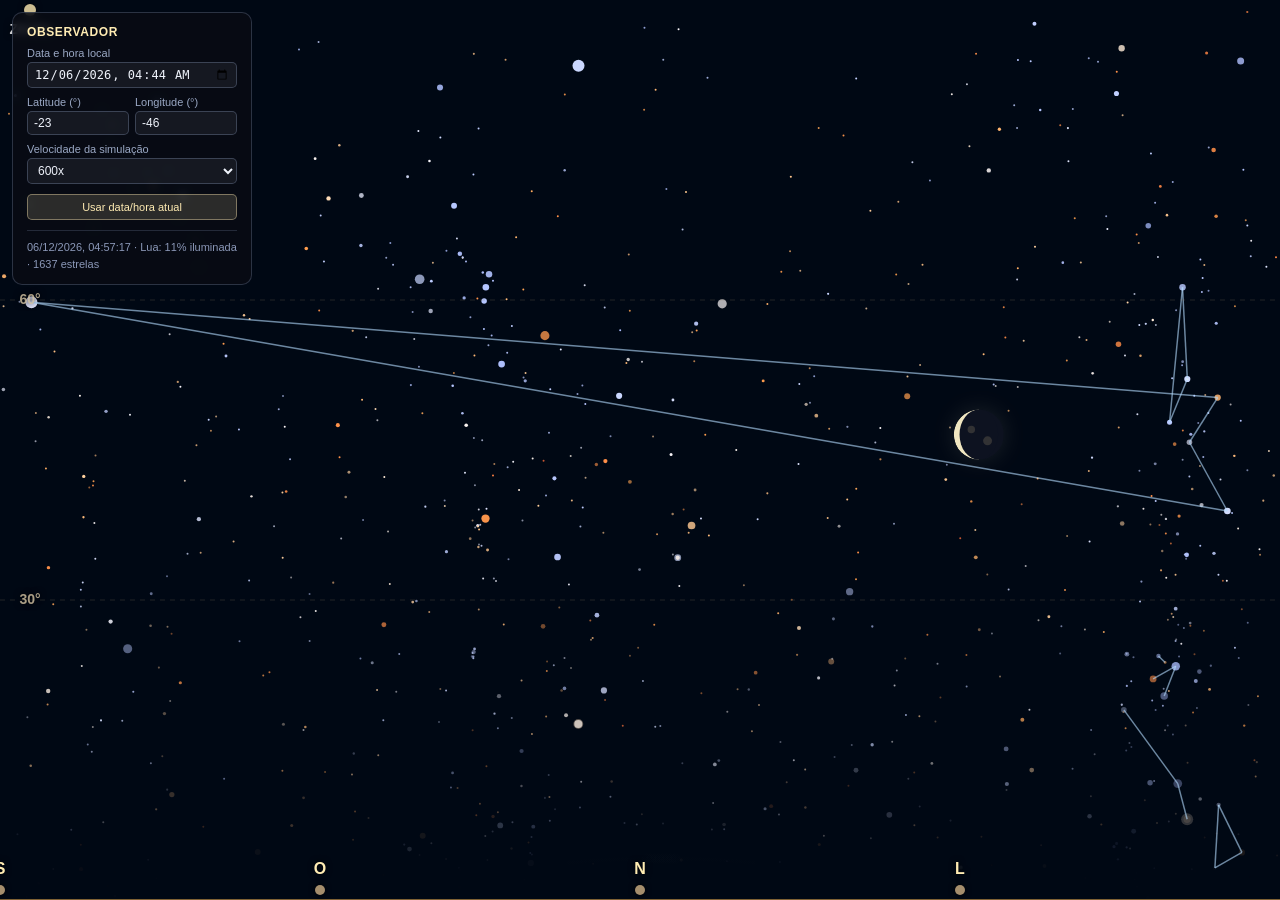
==== index.html @ 527f593a "iniciando" ====
<!DOCTYPE html>
<html lang="pt">
<head>
    <meta charset="UTF-8">
    <meta name="viewport" content="width=device-width, initial-scale=1.0">
    <title>Céu do Hemisfério Sul - Simulação Astronômica</title>
    <link rel="stylesheet" href="src/style.css">
</head>
<body>
    <canvas id="galaxy-canvas"></canvas>

    <div id="panel">
        <h1>Observador</h1>
        <label>Data e hora local
            <input type="datetime-local" id="dtInput">
        </label>
        <div class="row">
            <div>
                <label>Latitude (°)
                    <input type="number" id="latInput" value="-23" step="0.1" min="-90" max="90">
                </label>
            </div>
            <div>
                <label>Longitude (°)
                    <input type="number" id="lonInput" value="-46" step="0.1" min="-180" max="180">
                </label>
            </div>
        </div>
        <label>Velocidade da simulação
            <select id="speedInput">
                <option value="1">Tempo real</option>
                <option value="60">60x</option>
                <option value="600" selected>600x</option>
                <option value="3600">1h/seg</option>
                <option value="36000">10h/seg</option>
            </select>
        </label>
        <button id="nowBtn">Usar data/hora atual</button>
        <div id="info">Carregando...</div>
    </div>

    <script type="module" src="src/main.js"></script>
</body>
</html>
---- src/style.css ----
* {
    margin: 0;
    padding: 0;
    box-sizing: border-box;
}
body {
    background: #000;
    overflow: hidden;
    height: 100vh;
    width: 100vw;
    font-family: 'Segoe UI', Arial, sans-serif;
}
canvas {
    display: block;
    width: 100%;
    height: 100%;
    background: radial-gradient(circle at 30% 40%, #0a0f20, #03050a 90%);
}

#panel {
    position: fixed;
    top: 12px;
    left: 12px;
    background: rgba(10, 12, 20, 0.78);
    border: 1px solid rgba(150, 170, 210, 0.25);
    border-radius: 10px;
    padding: 12px 14px;
    color: #cfd8ea;
    font-size: 12px;
    backdrop-filter: blur(4px);
    z-index: 10;
    max-width: 240px;
}
#panel h1 {
    font-size: 12px;
    font-weight: 600;
    letter-spacing: 0.05em;
    color: #ffecb3;
    margin-bottom: 8px;
    text-transform: uppercase;
}
#panel label {
    display: block;
    margin-top: 8px;
    font-size: 11px;
    color: #9aa8c4;
}
#panel input, #panel select {
    width: 100%;
    margin-top: 3px;
    background: rgba(255,255,255,0.06);
    border: 1px solid rgba(150,170,210,0.3);
    border-radius: 5px;
    color: #eef2fb;
    padding: 4px 6px;
    font-size: 12px;
}
#panel .row {
    display: flex;
    gap: 6px;
}
#panel .row > div { flex: 1; }
#nowBtn {
    margin-top: 10px;
    width: 100%;
    padding: 6px;
    background: rgba(255, 236, 179, 0.15);
    border: 1px solid rgba(255, 236, 179, 0.4);
    color: #ffecb3;
    border-radius: 5px;
    cursor: pointer;
    font-size: 11px;
}
#nowBtn:hover { background: rgba(255, 236, 179, 0.25); }
#info {
    margin-top: 10px;
    padding-top: 8px;
    border-top: 1px solid rgba(150,170,210,0.2);
    font-size: 11px;
    color: #8b98b8;
    line-height: 1.5;
}
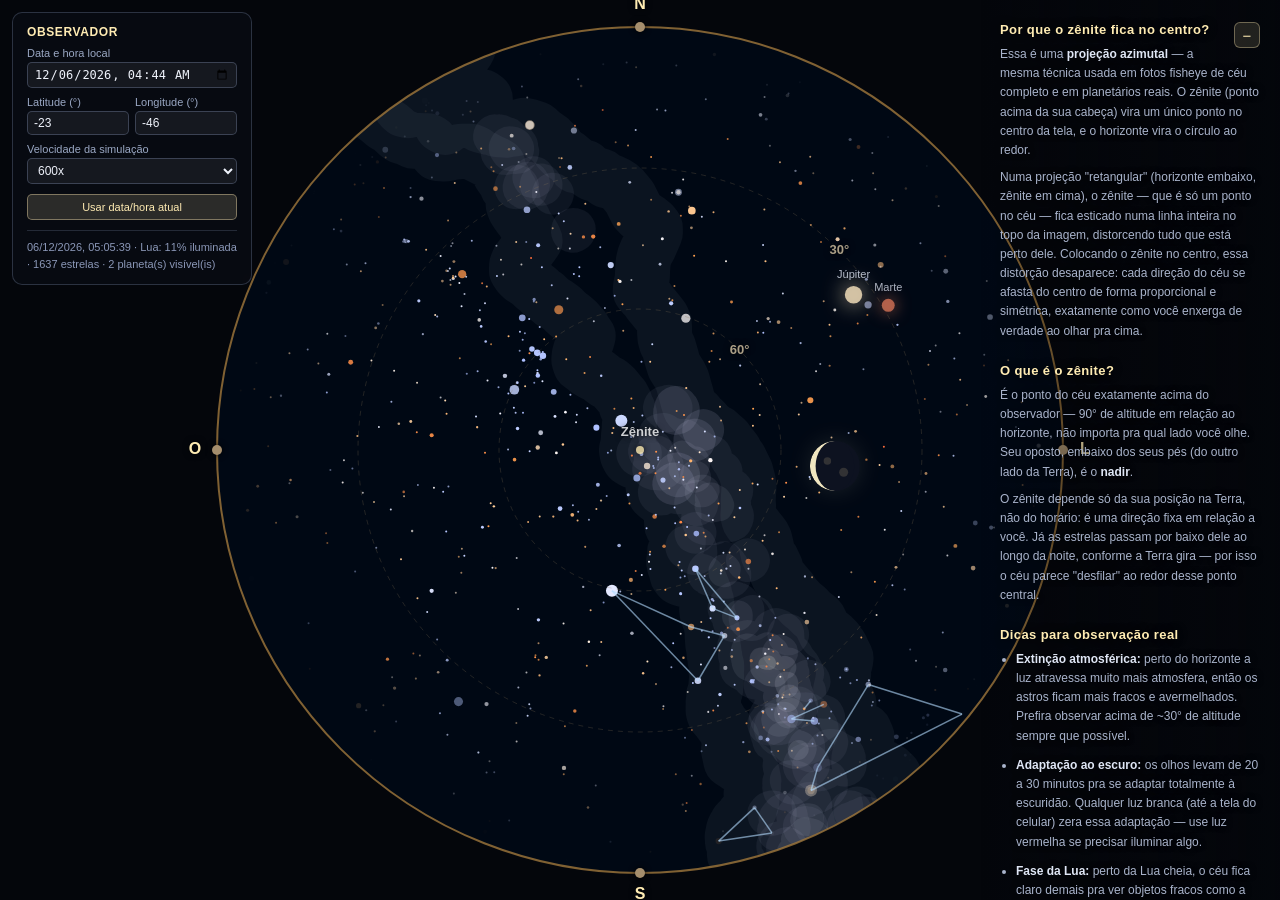
==== commit 868ab19c: "Adiciona painel educativo com informações sobre o zênite e dicas de observação" ====
--- a/index.html
+++ b/index.html
@@ -39,6 +39,80 @@
         <div id="info">Carregando...</div>
     </div>
 
+    <aside id="edu-panel">
+        <button id="eduToggle" aria-label="Recolher painel">−</button>
+
+        <section>
+            <h2>Por que o zênite fica no centro?</h2>
+            <p>
+                Essa é uma <strong>projeção azimutal</strong> — a mesma técnica
+                usada em fotos fisheye de céu completo e em planetários reais.
+                O zênite (ponto acima da sua cabeça) vira um único ponto no
+                centro da tela, e o horizonte vira o círculo ao redor.
+            </p>
+            <p>
+                Numa projeção "retangular" (horizonte embaixo, zênite em cima),
+                o zênite — que é só um ponto no céu — fica esticado numa linha
+                inteira no topo da imagem, distorcendo tudo que está perto dele.
+                Colocando o zênite no centro, essa distorção desaparece: cada
+                direção do céu se afasta do centro de forma proporcional e
+                simétrica, exatamente como você enxerga de verdade ao olhar
+                pra cima.
+            </p>
+        </section>
+
+        <section>
+            <h2>O que é o zênite?</h2>
+            <p>
+                É o ponto do céu exatamente acima do observador — 90° de
+                altitude em relação ao horizonte, não importa pra qual lado
+                você olhe. Seu oposto, embaixo dos seus pés (do outro lado da
+                Terra), é o <strong>nadir</strong>.
+            </p>
+            <p>
+                O zênite depende só da sua posição na Terra, não do horário:
+                é uma direção fixa em relação a você. Já as estrelas passam
+                por baixo dele ao longo da noite, conforme a Terra gira — por
+                isso o céu parece "desfilar" ao redor desse ponto central.
+            </p>
+        </section>
+
+        <section>
+            <h2>Dicas para observação real</h2>
+            <ul>
+                <li>
+                    <strong>Extinção atmosférica:</strong> perto do horizonte
+                    a luz atravessa muito mais atmosfera, então os astros
+                    ficam mais fracos e avermelhados. Prefira observar acima
+                    de ~30° de altitude sempre que possível.
+                </li>
+                <li>
+                    <strong>Adaptação ao escuro:</strong> os olhos levam de
+                    20 a 30 minutos pra se adaptar totalmente à escuridão.
+                    Qualquer luz branca (até a tela do celular) zera essa
+                    adaptação — use luz vermelha se precisar iluminar algo.
+                </li>
+                <li>
+                    <strong>Fase da Lua:</strong> perto da Lua cheia, o céu
+                    fica claro demais pra ver objetos fracos como a Via
+                    Láctea. As melhores noites pra isso são perto da Lua nova.
+                </li>
+                <li>
+                    <strong>Poluição luminosa:</strong> mesmo com céu limpo,
+                    luzes de cidade apagam as estrelas mais fracas — quanto
+                    mais escuro o entorno, mais estrelas aparecem.
+                </li>
+                <li>
+                    <strong>Cintilação:</strong> o "piscar" das estrelas é
+                    turbulência do ar, e fica bem mais forte perto do
+                    horizonte — você pode notar isso comparando o mesmo tipo
+                    de estrela no zênite e perto da borda do domo aqui na
+                    simulação.
+                </li>
+            </ul>
+        </section>
+    </aside>
+
     <script type="module" src="src/main.js"></script>
 </body>
 </html>
--- a/src/style.css
+++ b/src/style.css
@@ -80,3 +80,100 @@
     color: #8b98b8;
     line-height: 1.5;
 }
+
+/* ---------------------------------------------------------
+   Painel educativo — ocupa a margem escura fora do domo
+   circular (visível em telas largas o bastante).
+   --------------------------------------------------------- */
+#edu-panel {
+    position: fixed;
+    top: 0;
+    right: 0;
+    height: 100vh;
+    width: 300px;
+    overflow-y: auto;
+    padding: 22px 20px 40px;
+    box-sizing: border-box;
+    background: linear-gradient(to left, rgba(4,6,11,0.85), rgba(4,6,11,0));
+    color: #a9b4cc;
+    z-index: 9;
+    scrollbar-width: thin;
+    scrollbar-color: rgba(150,170,210,0.35) transparent;
+    transition: transform 0.25s ease;
+}
+#edu-panel section {
+    margin-bottom: 22px;
+}
+#edu-panel h2 {
+    font-size: 13px;
+    font-weight: 600;
+    letter-spacing: 0.03em;
+    color: #ffecb3;
+    margin-bottom: 8px;
+    text-shadow: 0 0 8px rgba(0,0,0,0.6);
+}
+#edu-panel p {
+    font-size: 12px;
+    line-height: 1.6;
+    margin-bottom: 8px;
+    text-shadow: 0 0 6px rgba(0,0,0,0.5);
+}
+#edu-panel ul {
+    padding-left: 16px;
+    margin: 0;
+}
+#edu-panel li {
+    font-size: 12px;
+    line-height: 1.6;
+    margin-bottom: 10px;
+    text-shadow: 0 0 6px rgba(0,0,0,0.5);
+}
+#edu-panel strong {
+    color: #dfe6f5;
+}
+
+#eduToggle {
+    position: sticky;
+    top: 0;
+    float: right;
+    width: 26px;
+    height: 26px;
+    margin-bottom: 8px;
+    background: rgba(255,236,179,0.12);
+    border: 1px solid rgba(255,236,179,0.35);
+    color: #ffecb3;
+    border-radius: 6px;
+    cursor: pointer;
+    font-size: 15px;
+    line-height: 1;
+}
+#eduToggle:hover { background: rgba(255,236,179,0.22); }
+
+#edu-panel.collapsed section,
+#edu-panel.collapsed { 
+    display: none;
+}
+#edu-panel.collapsed {
+    display: block;
+    width: auto;
+    padding: 12px;
+    background: rgba(4,6,11,0.6);
+    border-radius: 10px;
+    top: 12px;
+    right: 12px;
+    height: auto;
+}
+#edu-panel.collapsed #eduToggle {
+    display: block;
+    float: none;
+    margin: 0;
+}
+
+/* Em telas estreitas não sobra margem fora do domo — some com o painel
+   pra não cobrir o céu (o botão de reabrir continua acessível). */
+@media (max-width: 900px) {
+    #edu-panel:not(.collapsed) {
+        width: min(300px, 78vw);
+        background: rgba(4,6,11,0.92);
+    }
+}
